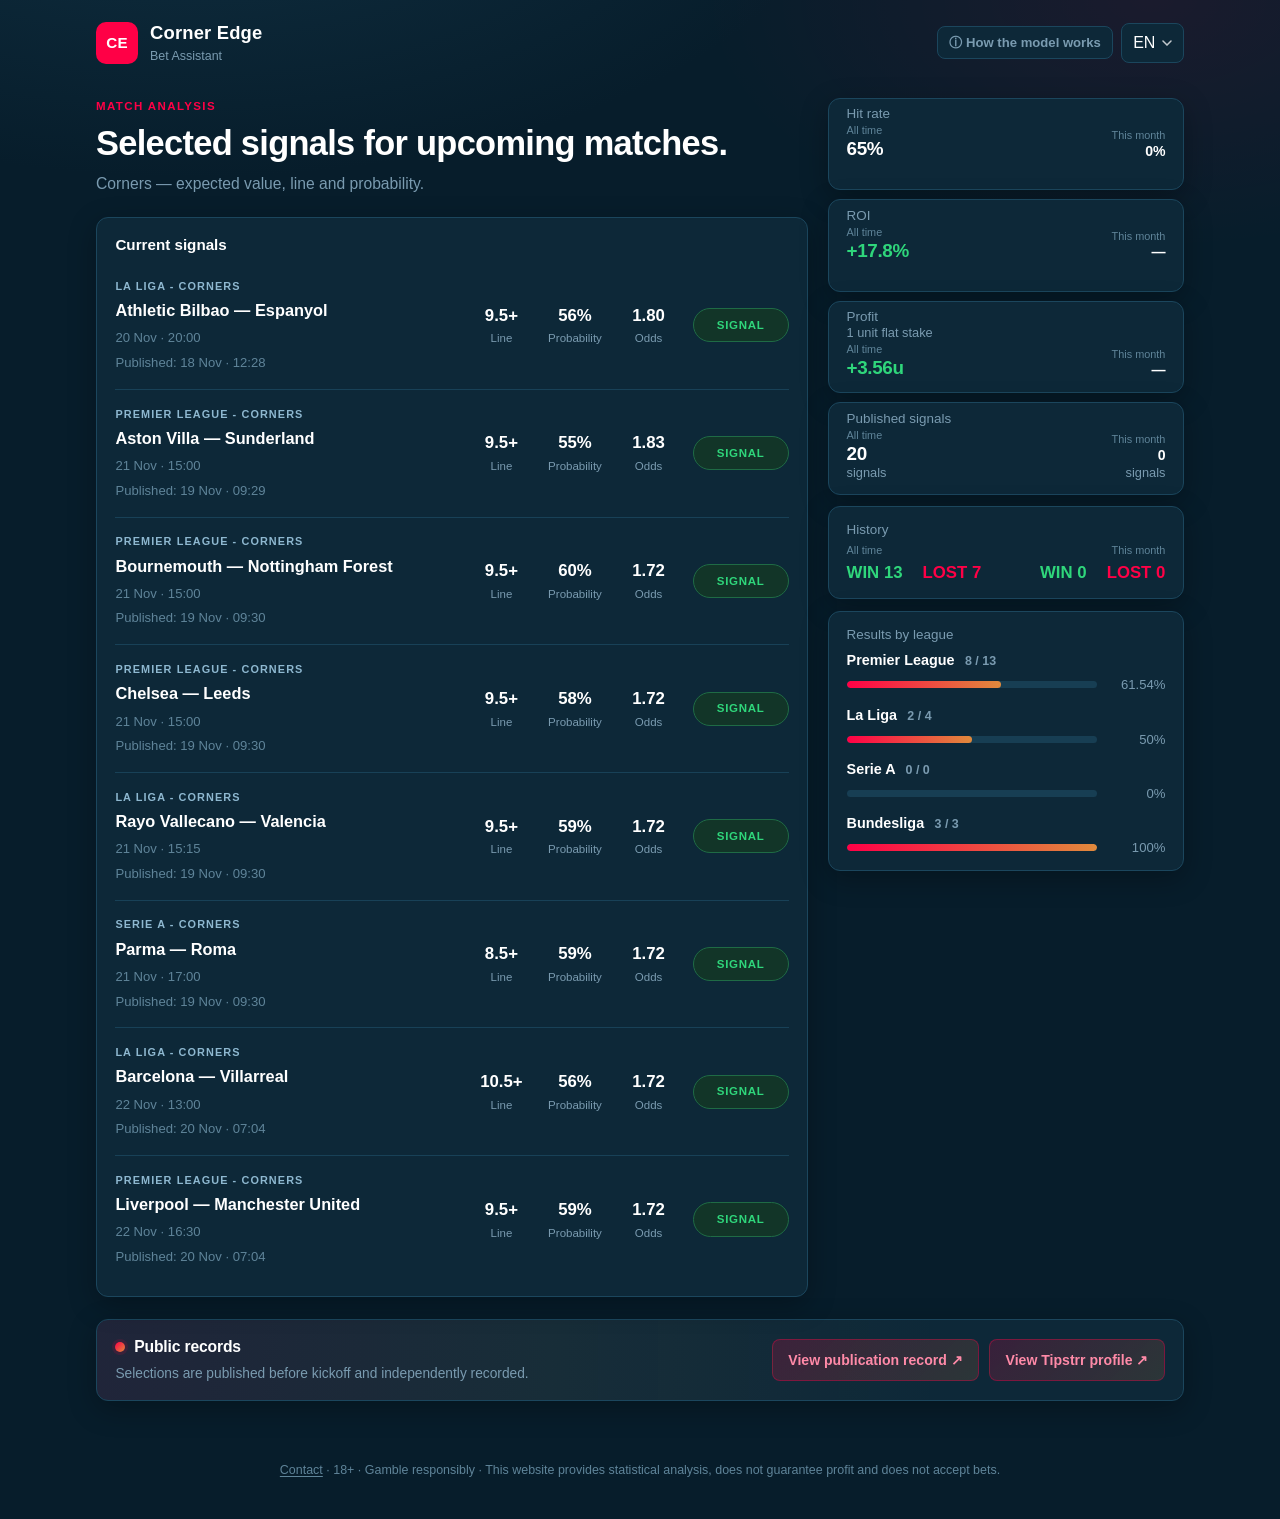
==== index.html @ 0dbf73ae "Add localized model methodology modal" ====
<!DOCTYPE html>
<html lang="en">
<head>
<!-- Google tag (gtag.js) -->
<script async src="https://www.googletagmanager.com/gtag/js?id=G-RMRNFE9YZ2"></script>
<script>
  window.dataLayer = window.dataLayer || [];
  function gtag(){dataLayer.push(arguments);}
  gtag('js', new Date());
  gtag('config', 'G-RMRNFE9YZ2');
</script>
  <meta charset="UTF-8" />
  <meta name="viewport" content="width=device-width, initial-scale=1.0" />
  <meta name="description" content="Corner Edge — Bet Assistant. Football corners statistical analysis." />
  <title>Corner Edge — Bet Assistant</title>
  <link rel="stylesheet" href="style.css" />
</head>
<body>
  <div class="page">
    <header class="site-header">
      <a class="brand" href="index.html" aria-label="Corner Edge home">
        <span class="brand-logo" aria-hidden="true">CE</span>
        <span class="brand-text">
          <span class="brand-name">Corner Edge</span>
          <span class="brand-tag">Bet Assistant</span>
        </span>
      </a>
      <div class="header-actions">
        <button
          type="button"
          class="info-btn"
          id="model-info-btn"
          data-i18n="infoButton"
          aria-haspopup="dialog"
          aria-controls="model-info-modal"
        >ⓘ How the model works</button>
        <div class="lang-wrap">
          <button type="button" class="lang-btn" id="lang-btn" aria-haspopup="listbox" aria-expanded="false">
            <span id="lang-label">EN</span>
            <svg class="lang-chevron" width="10" height="6" viewBox="0 0 10 6" aria-hidden="true">
              <path d="M1 1l4 4 4-4" fill="none" stroke="currentColor" stroke-width="1.5" stroke-linecap="round" />
            </svg>
          </button>
          <ul class="lang-menu" id="lang-menu" role="listbox" hidden></ul>
        </div>
      </div>
    </header>

    <main class="layout">
      <section class="main-col" aria-labelledby="page-title">
        <p class="section-kicker" data-i18n="matchAnalysis">MATCH ANALYSIS</p>
        <h1 id="page-title" class="page-title" data-i18n="pageTitle">Selected signals for upcoming matches.</h1>
        <p class="page-subtitle" data-i18n="pageSubtitle">Corners — expected value, line and probability.</p>

        <div class="panel signals-panel">
          <h2 class="panel-title" data-i18n="currentSignals">Current signals</h2>
          <div id="signals-list" class="signals-list" aria-live="polite"></div>
          <div id="signals-empty-info" class="signals-empty-info" hidden>
            <p class="signals-empty-info-title" data-i18n="noSignalsInfoTitle">No qualifying selections right now</p>
            <p class="signals-empty-info-text" data-i18n="noSignalsInfoText">Corner Edge analyses supported domestic league fixtures only. Selections are published 24–48 hours before kick-off when the model criteria and market line align. Domestic cups, European club competitions and international matches are not analysed, as squad rotation and line-up uncertainty can distort the data.</p>
          </div>
          <p id="signals-empty" class="signals-empty" hidden data-i18n="noSignals">There are no upcoming signals published at the moment.</p>
        </div>
      </section>

      <aside class="side-col" aria-label="Public statistics">
        <div class="panel stat-card">
          <p class="stat-label" data-i18n="hitRate">Hit rate</p>
          <div class="stat-split">
            <div class="stat-group">
              <p class="stat-sublabel" data-i18n="sinceStart">All time</p>
              <p class="stat-value" id="stat-hit-rate">0%</p>
            </div>
            <div class="stat-group stat-group-month">
              <p class="stat-sublabel" data-i18n="thisMonth">This month</p>
              <p class="stat-value-month" id="stat-hit-rate-month">0%</p>
            </div>
          </div>
        </div>

        <div class="panel stat-card">
          <p class="stat-label" data-i18n="roi">ROI</p>
          <div class="stat-split">
            <div class="stat-group">
              <p class="stat-sublabel" data-i18n="sinceStart">All time</p>
              <p class="stat-value" id="stat-roi">—</p>
            </div>
            <div class="stat-group stat-group-month">
              <p class="stat-sublabel" data-i18n="thisMonth">This month</p>
              <p class="stat-value-month" id="stat-roi-month">—</p>
            </div>
          </div>
        </div>

        <div class="panel stat-card">
          <p class="stat-label" data-i18n="profit">Profit</p>
          <p class="stat-hint" data-i18n="flatStake">1 unit flat stake</p>
          <div class="stat-split">
            <div class="stat-group">
              <p class="stat-sublabel" data-i18n="sinceStart">All time</p>
              <p class="stat-value" id="stat-profit">—</p>
            </div>
            <div class="stat-group stat-group-month">
              <p class="stat-sublabel" data-i18n="thisMonth">This month</p>
              <p class="stat-value-month" id="stat-profit-month">—</p>
            </div>
          </div>
        </div>

        <div class="panel stat-card">
          <p class="stat-label" data-i18n="publishedSignals">Published signals</p>
          <div class="stat-split">
            <div class="stat-group">
              <p class="stat-sublabel" data-i18n="sinceStart">All time</p>
              <p class="stat-value" id="stat-backtest">0</p>
              <p class="stat-hint" data-i18n="signals">signals</p>
            </div>
            <div class="stat-group stat-group-month">
              <p class="stat-sublabel" data-i18n="thisMonth">This month</p>
              <p class="stat-value-month" id="stat-backtest-month">0</p>
              <p class="stat-hint" data-i18n="signals">signals</p>
            </div>
          </div>
        </div>

        <a class="panel history-card" href="history.html" id="history-card">
          <p class="stat-label" data-i18n="history">History</p>
          <div class="stat-split">
            <div class="stat-group">
              <p class="stat-sublabel" data-i18n="sinceStart">All time</p>
              <div class="history-row">
                <span class="history-win"><span data-i18n="win">WIN</span> <strong id="stat-win">0</strong></span>
                <span class="history-lost"><span data-i18n="lost">LOST</span> <strong id="stat-lost">0</strong></span>
              </div>
            </div>
            <div class="stat-group stat-group-month">
              <p class="stat-sublabel" data-i18n="thisMonth">This month</p>
              <div class="history-row history-row-month">
                <span class="history-win"><span data-i18n="win">WIN</span> <strong id="stat-win-month">0</strong></span>
                <span class="history-lost"><span data-i18n="lost">LOST</span> <strong id="stat-lost-month">0</strong></span>
              </div>
            </div>
          </div>
        </a>

        <div class="panel league-card">
          <p class="stat-label" data-i18n="resultsByLeague">Results by league</p>
          <ul id="league-list" class="league-list"></ul>
        </div>
      </aside>
    </main>

    <aside class="panel tipstrr-card" aria-label="Tipstrr and Betstamp verification">
      <div class="tipstrr-left">
        <div class="tipstrr-heading">
          <span class="tipstrr-mark" aria-hidden="true"></span>
          <p class="tipstrr-title" data-i18n="tipstrrTitle">Public records</p>
        </div>
        <p class="tipstrr-text" data-i18n="tipstrrText">Selections are published before kickoff and independently recorded.</p>
      </div>
      <div class="tipstrr-actions">
        <a
          class="tipstrr-btn"
          href="https://github.com/quietlogicapps/corner-edge/commits/main"
          target="_blank"
          rel="noopener noreferrer"
        >View publication record ↗</a>
        <a
          class="tipstrr-btn"
          href="https://tipstrr.com/tipster/corner-edge-analytics"
          target="_blank"
          rel="noopener noreferrer"
          data-i18n="tipstrrCta"
        >View Tipstrr profile ↗</a>
      </div>
    </aside>

    <footer class="site-footer">
      <p>
        <a href="mailto:quietlogicapps@gmail.com" data-i18n="contact">Contact</a>
        <span aria-hidden="true"> · </span>
        <span>18+</span>
        <span aria-hidden="true"> · </span>
        <span data-i18n="gambleResponsibly">Gamble responsibly</span>
        <span aria-hidden="true"> · </span>
        <span data-i18n="disclaimer">This website provides statistical analysis, does not guarantee profit and does not accept bets.</span>
      </p>
    </footer>
  </div>

  <div class="modal-backdrop" id="model-info-modal" hidden>
    <div
      class="modal-dialog"
      id="model-info-dialog"
      role="dialog"
      aria-modal="true"
      aria-labelledby="model-info-title"
      tabindex="-1"
    >
      <div class="modal-header">
        <h2 class="modal-title" id="model-info-title" data-i18n="modalTitle">How predictions are calculated</h2>
        <button type="button" class="modal-close-x" id="model-info-close-x" aria-label="Close">&times;</button>
      </div>
      <div class="modal-body">
        <p data-i18n="infoP1">Each prediction is calculated from our own historical data before bookmaker odds are checked.</p>
        <p data-i18n="infoP2">The model independently estimates the expected number of corners, the line and the probability. Bookmaker odds are not used to create a prediction.</p>
        <p data-i18n="infoP3">Odds are added only after the relevant market becomes available. They are shown so visitors can compare the market price with the model’s independent estimate. Only predictions with available odds are published as signals.</p>
        <p data-i18n="infoP4">The model covers Premier League, La Liga, Serie A and Bundesliga only. It does not analyse domestic cups, club competitions or international matches.</p>
        <p data-i18n="infoP5">Published completed predictions and their actual results can be checked in the History section.</p>
        <p data-i18n="infoP6">Statistical analysis only — probabilities are estimates, not guarantees.</p>
      </div>
      <div class="modal-footer">
        <button type="button" class="modal-close-btn" id="model-info-close-btn" data-i18n="infoClose">Close</button>
      </div>
    </div>
  </div>

  <script src="app.js"></script>
</body>
</html>
---- style.css ----
:root {
  --bg: #071d2b;
  --panel: #0d2838;
  --border: #1b465d;
  --text: #ffffff;
  --muted: #7a9bb0;
  --muted-soft: #5f8499;
  --accent: #ff0046;
  --win: #2fd67b;
  --win-bg: #123528;
  --win-border: #1f6b45;
  --lost: #ff0046;
  --nosignal: #e08a3c;
  --nosignal-bg: #2a2215;
  --nosignal-border: #6b4a28;
  --bar-start: #ff0046;
  --bar-end: #e08a3c;
  --radius: 12px;
  --shadow: 0 8px 28px rgba(0, 0, 0, 0.28);
  --font: "Segoe UI", "Helvetica Neue", Arial, sans-serif;
}

*,
*::before,
*::after {
  box-sizing: border-box;
}

html {
  scroll-behavior: smooth;
  overflow-x: clip;
}

body {
  margin: 0;
  min-height: 100vh;
  width: 100%;
  overflow-x: clip;
  font-family: var(--font);
  color: var(--text);
  background:
    radial-gradient(1200px 600px at 15% -10%, rgba(27, 70, 93, 0.45), transparent 55%),
    radial-gradient(900px 500px at 90% 0%, rgba(255, 0, 70, 0.08), transparent 50%),
    var(--bg);
  line-height: 1.45;
}

a {
  color: inherit;
  text-decoration: none;
}

button {
  font: inherit;
}

.page {
  width: 100%;
  max-width: 1120px;
  margin: 0 auto;
  padding: 1.25rem 1rem 2.5rem;
  box-sizing: border-box;
}

/* Header */
.site-header {
  display: flex;
  align-items: center;
  justify-content: space-between;
  gap: 1rem;
  margin-bottom: 2rem;
}

.brand {
  display: flex;
  align-items: center;
  gap: 0.75rem;
  min-width: 0;
}

.brand-logo {
  display: grid;
  place-items: center;
  width: 42px;
  height: 42px;
  border-radius: 10px;
  background: var(--accent);
  color: #fff;
  font-weight: 800;
  font-size: 0.95rem;
  letter-spacing: 0.02em;
  flex-shrink: 0;
}

.brand-text {
  display: flex;
  flex-direction: column;
  gap: 0.05rem;
  min-width: 0;
}

.brand-name {
  font-size: 1.15rem;
  font-weight: 700;
  letter-spacing: 0.01em;
}

.brand-tag {
  font-size: 0.78rem;
  color: var(--muted);
}

.header-actions {
  display: flex;
  align-items: center;
  justify-content: flex-end;
  gap: 0.5rem;
  flex-shrink: 1;
  min-width: 0;
  max-width: 100%;
}

.lang-wrap {
  position: relative;
  flex-shrink: 0;
}

.lang-btn,
.info-btn {
  display: inline-flex;
  align-items: center;
  gap: 0.4rem;
  padding: 0.45rem 0.7rem;
  border-radius: 8px;
  border: 1px solid var(--border);
  background: var(--panel);
  color: var(--text);
  cursor: pointer;
}

.info-btn {
  color: var(--muted);
  font-size: 0.82rem;
  font-weight: 600;
  line-height: 1.25;
  max-width: min(16rem, calc(100vw - 8.5rem));
  white-space: nowrap;
  overflow: hidden;
  text-overflow: ellipsis;
}

.info-btn:hover,
.info-btn:focus-visible {
  border-color: #2d6a88;
  color: var(--text);
  outline: none;
}

.lang-btn:hover,
.lang-btn[aria-expanded="true"] {
  border-color: #2d6a88;
}

.lang-chevron {
  opacity: 0.75;
}

.lang-menu {
  position: absolute;
  right: 0;
  top: calc(100% + 6px);
  margin: 0;
  padding: 0.35rem;
  list-style: none;
  min-width: min(220px, calc(100vw - 2rem));
  max-width: calc(100vw - 2rem);
  max-height: min(70vh, 420px);
  overflow-x: hidden;
  overflow-y: auto;
  border-radius: 8px;
  border: 1px solid var(--border);
  background: var(--panel);
  box-shadow: var(--shadow);
  z-index: 20;
}

.lang-menu li {
  display: flex;
  align-items: center;
  justify-content: space-between;
  gap: 0.75rem;
  padding: 0.48rem 0.6rem;
  border-radius: 6px;
  cursor: pointer;
  color: var(--muted);
  font-size: 0.88rem;
}

.lang-menu li .lang-code {
  color: var(--muted-soft);
  font-size: 0.75rem;
  font-weight: 700;
  letter-spacing: 0.04em;
}

.lang-menu li:hover,
.lang-menu li:focus,
.lang-menu li.is-active {
  background: rgba(27, 70, 93, 0.55);
  color: var(--text);
  outline: none;
}

.lang-menu li.is-active .lang-code {
  color: #8eb8d0;
}

/* Model info modal */
body.modal-open {
  overflow: hidden;
}

.modal-backdrop {
  position: fixed;
  inset: 0;
  z-index: 40;
  display: flex;
  align-items: center;
  justify-content: center;
  padding: 1rem;
  background: rgba(3, 14, 22, 0.72);
}

.modal-backdrop[hidden] {
  display: none !important;
}

.modal-dialog {
  width: min(34rem, 100%);
  max-height: min(84vh, 40rem);
  display: flex;
  flex-direction: column;
  min-width: 0;
  border-radius: var(--radius);
  border: 1px solid var(--border);
  background: var(--panel);
  box-shadow: var(--shadow);
  outline: none;
}

.modal-header {
  display: flex;
  align-items: flex-start;
  justify-content: space-between;
  gap: 0.75rem;
  padding: 1rem 1rem 0.65rem;
  flex-shrink: 0;
}

.modal-title {
  margin: 0;
  font-size: 1.05rem;
  font-weight: 700;
  letter-spacing: -0.01em;
  line-height: 1.3;
}

.modal-close-x {
  display: inline-flex;
  align-items: center;
  justify-content: center;
  width: 2rem;
  height: 2rem;
  flex-shrink: 0;
  border-radius: 8px;
  border: 1px solid var(--border);
  background: transparent;
  color: var(--muted);
  font-size: 1.25rem;
  line-height: 1;
  cursor: pointer;
}

.modal-close-x:hover,
.modal-close-x:focus-visible {
  border-color: #2d6a88;
  color: var(--text);
  outline: none;
}

.modal-body {
  padding: 0 1rem 0.35rem;
  overflow-x: hidden;
  overflow-y: auto;
  -webkit-overflow-scrolling: touch;
  min-height: 0;
}

.modal-body p {
  margin: 0 0 0.75rem;
  color: var(--muted);
  font-size: 0.9rem;
  line-height: 1.5;
}

.modal-body p:last-child {
  margin-bottom: 0.35rem;
}

.modal-footer {
  display: flex;
  justify-content: flex-end;
  padding: 0.75rem 1rem 1rem;
  flex-shrink: 0;
}

.modal-close-btn {
  display: inline-flex;
  align-items: center;
  justify-content: center;
  min-height: 40px;
  padding: 0.45rem 0.95rem;
  border-radius: 8px;
  border: 1px solid var(--border);
  background: rgba(27, 70, 93, 0.45);
  color: var(--text);
  font-size: 0.88rem;
  font-weight: 650;
  cursor: pointer;
}

.modal-close-btn:hover,
.modal-close-btn:focus-visible {
  border-color: #2d6a88;
  outline: none;
}

/* Layout */
.layout {
  display: grid;
  grid-template-columns: minmax(0, 1.7fr) minmax(240px, 0.85fr);
  gap: 1.25rem;
  align-items: stretch;
  min-width: 0;
  width: 100%;
}

.main-col {
  display: flex;
  flex-direction: column;
  min-width: 0;
  min-height: 0;
  width: 100%;
}

.section-kicker {
  margin: 0 0 0.55rem;
  color: var(--accent);
  font-size: 0.72rem;
  font-weight: 700;
  letter-spacing: 0.12em;
}

.page-title {
  margin: 0;
  font-size: clamp(1.55rem, 3.2vw, 2.15rem);
  font-weight: 750;
  letter-spacing: -0.02em;
  line-height: 1.2;
}

.page-subtitle {
  margin: 0.55rem 0 1.35rem;
  color: var(--muted);
  font-size: 0.98rem;
}

.panel {
  background: var(--panel);
  border: 1px solid var(--border);
  border-radius: var(--radius);
  box-shadow: var(--shadow);
}

.signals-panel {
  display: flex;
  flex-direction: column;
  flex: 0 0 auto;
  min-width: 0;
  width: 100%;
  max-width: 100%;
  padding: 1rem 1.15rem 0.85rem;
}

.signals-panel .panel-title {
  margin: 0 0 0.35rem;
  font-size: 0.95rem;
  font-weight: 650;
  flex-shrink: 0;
}

.panel-title {
  margin: 0 0 0.35rem;
  font-size: 0.95rem;
  font-weight: 650;
}

.signals-list {
  display: flex;
  flex-direction: column;
  flex: 0 0 auto;
  min-width: 0;
  overflow: visible;
}

.signals-empty-info {
  flex: 1 1 auto;
  display: flex;
  flex-direction: column;
  align-items: center;
  justify-content: center;
  gap: 0.65rem;
  margin: 0;
  min-height: 0;
  padding: 1.25rem 1.35rem;
  text-align: center;
}

.signals-empty-info[hidden] {
  display: none !important;
}

.signals-empty-info-title {
  margin: 0;
  max-width: 34rem;
  color: var(--text);
  font-size: 1.05rem;
  font-weight: 700;
  letter-spacing: -0.01em;
  line-height: 1.35;
}

.signals-empty-info-text {
  margin: 0;
  max-width: 36rem;
  color: var(--muted);
  font-size: 0.9rem;
  line-height: 1.55;
}

.signals-empty {
  flex: 0 0 auto;
  display: block;
  margin: 0;
  min-height: 0;
  padding: 0.85rem 1rem 0.35rem;
  text-align: center;
  color: var(--muted);
  font-size: 0.98rem;
  line-height: 1.5;
}

.signals-empty[hidden] {
  display: none !important;
}

.signal-row {
  display: grid;
  grid-template-columns: minmax(0, 1.35fr) auto auto;
  gap: 1rem;
  align-items: center;
  padding: 1.05rem 0;
  border-top: 1px solid rgba(27, 70, 93, 0.85);
  min-width: 0;
  max-width: 100%;
}

.signal-row:first-child {
  border-top: none;
}

.signal-meta {
  min-width: 0;
  max-width: 100%;
}

.signal-meta .league {
  margin: 0 0 0.28rem;
  color: #8eb8d0;
  font-size: 0.68rem;
  font-weight: 700;
  letter-spacing: 0.1em;
  text-transform: uppercase;
  overflow-wrap: anywhere;
}

.signal-meta .teams {
  margin: 0;
  font-size: 1.02rem;
  font-weight: 700;
  overflow-wrap: anywhere;
  word-break: break-word;
}

.signal-meta .when,
.when {
  margin: 0.35rem 0 0;
  color: var(--muted-soft);
  font-size: 0.82rem;
}

.history-table .when {
  margin: 0.25rem 0 0;
}

.signal-metrics {
  display: grid;
  grid-template-columns: repeat(3, minmax(56px, auto));
  gap: 1.1rem;
  text-align: center;
  min-width: 0;
}

.metric-value {
  margin: 0;
  font-size: 1.05rem;
  font-weight: 700;
}

.metric-label {
  margin: 0.15rem 0 0;
  color: var(--muted);
  font-size: 0.72rem;
}

.badge {
  display: inline-flex;
  align-items: center;
  justify-content: center;
  min-width: 96px;
  padding: 0.48rem 0.85rem;
  border-radius: 999px;
  font-size: 0.72rem;
  font-weight: 750;
  letter-spacing: 0.06em;
  border: 1px solid transparent;
  white-space: nowrap;
}

.badge-signal {
  color: var(--win);
  background: var(--win-bg);
  border-color: var(--win-border);
}

.badge-nosignal {
  color: var(--nosignal);
  background: var(--nosignal-bg);
  border-color: var(--nosignal-border);
}

/* Sidebar */
.side-col {
  display: flex;
  flex-direction: column;
  gap: 0.85rem;
  min-width: 0;
  width: 100%;
}

.stat-card,
.history-card,
.league-card {
  padding: 1rem 1.1rem;
}

.stat-label {
  margin: 0 0 0.35rem;
  color: var(--muted);
  font-size: 0.84rem;
}

.stat-card > .stat-label + .stat-hint {
  margin: -0.15rem 0 0.45rem;
}

.stat-split {
  display: flex;
  align-items: flex-end;
  justify-content: space-between;
  gap: 0.75rem;
  min-width: 0;
}

.stat-group {
  min-width: 0;
}

.stat-group-month {
  text-align: right;
  flex: 0 1 auto;
}

.stat-sublabel {
  margin: 0 0 0.12rem;
  color: var(--muted-soft);
  font-size: 0.68rem;
  line-height: 1.2;
}

.stat-value {
  margin: 0;
  font-size: clamp(1.55rem, 2.4vw, 1.9rem);
  font-weight: 750;
  letter-spacing: -0.02em;
}

.stat-value-month {
  margin: 0;
  font-size: 1.05rem;
  font-weight: 700;
  letter-spacing: -0.01em;
  line-height: 1.2;
}

.stat-hint {
  margin: 0.15rem 0 0;
  color: var(--muted);
  font-size: 0.8rem;
}

.history-row-month {
  gap: 0.65rem;
  font-size: 0.92rem;
}

.history-card {
  display: block;
  transition: border-color 0.15s ease, transform 0.15s ease;
  cursor: pointer;
}

.history-card:hover,
.history-card:focus-visible {
  border-color: #2d6a88;
  outline: none;
  transform: translateY(-1px);
}

.history-row {
  display: flex;
  gap: 1.25rem;
  flex-wrap: wrap;
  margin-top: 0.35rem;
  font-size: 1.05rem;
  font-weight: 700;
}

.history-win {
  color: var(--win);
}

.history-lost {
  color: var(--lost);
}

.history-win strong,
.history-lost strong {
  font-weight: 750;
}

.league-list {
  list-style: none;
  margin: 0.55rem 0 0;
  padding: 0;
  display: flex;
  flex-direction: column;
  gap: 0.85rem;
}

.league-item {
  display: grid;
  grid-template-columns: 1fr auto;
  gap: 0.35rem 0.75rem;
  align-items: center;
}

.league-name {
  grid-column: 1 / -1;
  font-size: 0.9rem;
  font-weight: 600;
}

.league-record {
  margin-left: 0.4rem;
  color: var(--muted);
  font-size: 0.78rem;
  font-weight: 600;
  font-variant-numeric: tabular-nums;
  white-space: nowrap;
}

.league-bar {
  height: 7px;
  border-radius: 999px;
  background: rgba(27, 70, 93, 0.75);
  overflow: hidden;
}

.league-bar > span {
  display: block;
  height: 100%;
  width: 0%;
  border-radius: inherit;
  background: linear-gradient(90deg, var(--bar-start), var(--bar-end));
  transition: width 0.45s ease;
}

.league-pct {
  color: var(--muted);
  font-size: 0.82rem;
  font-variant-numeric: tabular-nums;
  min-width: 3.5rem;
  text-align: right;
}

.empty-state {
  margin: 0.75rem 0 1rem;
  color: var(--muted);
  font-size: 0.92rem;
}

/* History page */
.history-page {
  display: flex;
  flex-direction: column;
  gap: 1.15rem;
  min-width: 0;
  width: 100%;
  max-width: 100%;
}

.history-top {
  display: flex;
  justify-content: space-between;
  align-items: flex-end;
  gap: 1rem;
  flex-wrap: wrap;
}

.history-top .page-subtitle {
  margin-bottom: 0;
}

.history-actions {
  display: flex;
  flex-wrap: wrap;
  gap: 0.55rem;
}

.btn {
  display: inline-flex;
  align-items: center;
  justify-content: center;
  padding: 0.55rem 0.95rem;
  border-radius: 8px;
  border: 1px solid var(--border);
  cursor: pointer;
  font-size: 0.88rem;
  font-weight: 600;
}

.btn-ghost {
  background: var(--panel);
  color: var(--text);
}

.btn-ghost:hover {
  border-color: #2d6a88;
}

.btn-primary {
  background: rgba(255, 0, 70, 0.14);
  border-color: rgba(255, 0, 70, 0.45);
  color: #ff6b93;
}

.btn-primary:hover {
  background: rgba(255, 0, 70, 0.22);
}

.summary-grid {
  display: grid;
  grid-template-columns: repeat(7, minmax(0, 1fr));
  gap: 0.45rem;
  min-width: 0;
  width: 100%;
  align-items: stretch;
}

.summary-card {
  padding: 0.55rem 0.45rem;
  min-width: 0;
  min-height: 0;
  overflow-wrap: anywhere;
}

.summary-card .stat-label {
  font-size: 0.68rem;
  margin-bottom: 0.2rem;
  line-height: 1.25;
}

.summary-card .stat-value {
  font-size: 1.05rem;
  line-height: 1.2;
}

.text-win {
  color: var(--win);
}

.text-lost {
  color: var(--lost);
}

.table-panel {
  padding: 0.35rem;
  overflow: hidden;
  min-width: 0;
  max-width: 100%;
  width: 100%;
}

.history-cards {
  display: none;
}

.table-scroll {
  width: 100%;
  max-width: 100%;
  overflow-x: auto;
  overflow-y: hidden;
  overscroll-behavior-x: contain;
  -webkit-overflow-scrolling: touch;
  scrollbar-width: thin;
  scrollbar-color: #1b465d rgba(7, 29, 43, 0.65);
}

.table-scroll::-webkit-scrollbar {
  height: 8px;
}

.table-scroll::-webkit-scrollbar-track {
  background: rgba(7, 29, 43, 0.65);
  border-radius: 999px;
}

.table-scroll::-webkit-scrollbar-thumb {
  background: #1b465d;
  border-radius: 999px;
}

.history-table {
  width: 100%;
  border-collapse: collapse;
  min-width: 820px;
}

.history-table th,
.history-table td {
  padding: 0.85rem 0.75rem;
  text-align: left;
  border-bottom: 1px solid rgba(27, 70, 93, 0.85);
  vertical-align: middle;
}

.history-table th {
  color: var(--muted);
  font-size: 0.72rem;
  font-weight: 700;
  letter-spacing: 0.06em;
  text-transform: uppercase;
  white-space: nowrap;
}

.history-table td {
  font-size: 0.92rem;
}

.history-table tbody tr:last-child td {
  border-bottom: none;
}

.status-pill {
  display: inline-flex;
  padding: 0.28rem 0.65rem;
  border-radius: 999px;
  font-size: 0.72rem;
  font-weight: 750;
  letter-spacing: 0.05em;
}

.status-win {
  color: var(--win);
  background: var(--win-bg);
  border: 1px solid var(--win-border);
}

.status-lost {
  color: #ff6b93;
  background: rgba(255, 0, 70, 0.12);
  border: 1px solid rgba(255, 0, 70, 0.35);
}

/* Tipstrr verification card */
.tipstrr-card {
  display: flex;
  align-items: center;
  justify-content: space-between;
  gap: 1.25rem;
  margin-top: 1.35rem;
  padding: 1rem 1.15rem;
  min-width: 0;
  width: 100%;
  background:
    linear-gradient(90deg, rgba(255, 0, 70, 0.08), rgba(224, 138, 60, 0.05) 42%, transparent 78%),
    var(--panel);
}

.tipstrr-left {
  min-width: 0;
  flex: 1 1 auto;
}

.tipstrr-heading {
  display: flex;
  align-items: center;
  gap: 0.55rem;
}

.tipstrr-mark {
  width: 10px;
  height: 10px;
  border-radius: 999px;
  flex-shrink: 0;
  background: linear-gradient(135deg, var(--bar-start), var(--bar-end));
  box-shadow: 0 0 0 3px rgba(255, 0, 70, 0.12);
}

.tipstrr-title {
  margin: 0;
  font-size: 0.98rem;
  font-weight: 700;
  letter-spacing: -0.01em;
}

.tipstrr-text {
  margin: 0.35rem 0 0;
  color: var(--muted);
  font-size: 0.86rem;
  line-height: 1.45;
  max-width: 42rem;
}

.tipstrr-actions {
  display: flex;
  flex-wrap: wrap;
  align-items: center;
  justify-content: flex-end;
  gap: 0.65rem;
  flex-shrink: 0;
  min-width: 0;
  max-width: 100%;
}

.tipstrr-btn {
  display: inline-flex;
  align-items: center;
  justify-content: center;
  flex-shrink: 0;
  min-height: 42px;
  padding: 0.55rem 0.95rem;
  border-radius: 8px;
  border: 1px solid rgba(255, 0, 70, 0.35);
  background: linear-gradient(135deg, rgba(255, 0, 70, 0.18), rgba(224, 138, 60, 0.14));
  color: #ff8aa8;
  font-size: 0.88rem;
  font-weight: 700;
  white-space: nowrap;
  transition: border-color 0.15s ease, background 0.15s ease, color 0.15s ease;
}

.tipstrr-btn:hover,
.tipstrr-btn:focus-visible {
  border-color: rgba(255, 0, 70, 0.55);
  background: linear-gradient(135deg, rgba(255, 0, 70, 0.26), rgba(224, 138, 60, 0.2));
  color: #ffb0c4;
  outline: none;
}

/* Footer */
.site-footer {
  margin-top: 2.5rem;
  padding-top: 1.25rem;
  text-align: center;
  color: var(--muted-soft);
  font-size: 0.78rem;
  max-width: 100%;
}

.site-footer p {
  margin: 0;
  max-width: 100%;
  overflow-wrap: anywhere;
}

.site-footer a {
  text-decoration: underline;
  text-underline-offset: 2px;
}

.site-footer a:hover {
  color: var(--text);
}

/* Desktop: slightly tighter right-column cards (~8–10% shorter stack) */
@media (min-width: 921px) {
  .side-col {
    gap: 0.72rem;
  }

  .side-col .history-card,
  .side-col .league-card {
    padding: 0.82rem 1.1rem;
  }

  /* Hit rate / ROI / Profit / Published signals — match History card height */
  .side-col .stat-card {
    padding: 0.35rem 1.1rem;
    height: 5.788rem;
    min-height: 5.788rem;
  }

  .side-col .stat-card + .stat-card {
    margin-top: -0.16rem;
  }

  .side-col .stat-card .stat-label {
    margin-bottom: 0.05rem;
  }

  .side-col .stat-card > .stat-label + .stat-hint {
    margin: -0.22rem 0 0.05rem;
  }

  .side-col .stat-card .stat-hint {
    margin-top: 0;
  }

  .side-col .stat-card .stat-value {
    font-size: 1.18rem;
    line-height: 1.05;
  }

  .side-col .stat-card .stat-value-month {
    font-size: 0.88rem;
    line-height: 1.1;
  }

  .side-col .stat-label {
    margin-bottom: 0.25rem;
  }

  .side-col .history-row {
    margin-top: 0.22rem;
  }

  .side-col .league-list {
    margin-top: 0.4rem;
    gap: 0.65rem;
  }

  .side-col .league-item {
    gap: 0.25rem 0.75rem;
  }
}

/* Responsive */
@media (max-width: 920px) {
  .layout {
    grid-template-columns: 1fr;
    align-items: start;
  }

  .signals-panel {
    flex: 0 0 auto;
  }

  .signals-panel:has(.signals-empty:not([hidden])) {
    min-height: 16rem;
  }

  .side-col {
    display: grid;
    grid-template-columns: repeat(2, minmax(0, 1fr));
  }

  .league-card {
    grid-column: 1 / -1;
  }

  .summary-grid {
    grid-template-columns: repeat(3, minmax(0, 1fr));
    gap: 0.55rem;
  }

  .summary-card {
    padding: 0.7rem 0.65rem;
  }

  .summary-card .stat-label {
    font-size: 0.74rem;
  }

  .summary-card .stat-value {
    font-size: 1.12rem;
  }
}

@media (max-width: 680px) {
  .page {
    padding: 1rem 0.75rem 2rem;
  }

  .site-header {
    gap: 0.65rem;
    margin-bottom: 1.35rem;
  }

  .header-actions {
    gap: 0.4rem;
  }

  .info-btn {
    font-size: 0.74rem;
    padding: 0.42rem 0.55rem;
    max-width: min(11.5rem, calc(100vw - 7.75rem));
    white-space: normal;
    text-align: left;
  }

  .brand-name {
    font-size: 1.05rem;
  }

  .modal-backdrop {
    padding: 0.75rem;
    align-items: flex-end;
  }

  .modal-dialog {
    max-height: min(88vh, 36rem);
    width: 100%;
  }

  .page-title {
    font-size: clamp(1.35rem, 7vw, 1.75rem);
  }

  .page-subtitle {
    font-size: 0.92rem;
  }

  .signals-panel {
    padding: 0.9rem 0.85rem 0.75rem;
  }

  .signal-row {
    grid-template-columns: 1fr;
    gap: 0.75rem;
  }

  .signal-metrics {
    width: 100%;
    justify-content: stretch;
    text-align: left;
    grid-template-columns: repeat(3, minmax(0, 1fr));
    gap: 0.55rem;
  }

  .badge {
    justify-self: start;
    max-width: 100%;
    min-width: 0;
    white-space: normal;
    text-align: center;
  }

  .side-col {
    grid-template-columns: 1fr;
  }

  .summary-grid {
    grid-template-columns: repeat(2, minmax(0, 1fr));
  }

  .history-top {
    align-items: flex-start;
  }

  .history-actions {
    width: 100%;
  }

  .history-actions .btn {
    flex: 1 1 auto;
  }
}

@media (max-width: 640px) {
  .tipstrr-card {
    flex-direction: column;
    align-items: stretch;
    gap: 0.9rem;
  }

  .tipstrr-actions {
    flex-direction: column;
    align-items: stretch;
    justify-content: flex-start;
    width: 100%;
  }

  .tipstrr-btn {
    width: 100%;
    min-height: 46px;
    white-space: normal;
    text-align: center;
  }

  .table-panel {
    padding: 0.55rem;
  }

  .table-scroll {
    display: none;
  }

  .history-cards {
    display: flex;
    flex-direction: column;
    gap: 0.7rem;
  }

  .history-match-card {
    padding: 0.85rem 0.8rem;
    border: 1px solid var(--border);
    border-radius: 10px;
    background: rgba(7, 29, 43, 0.35);
    min-width: 0;
    max-width: 100%;
    overflow-wrap: anywhere;
    word-break: break-word;
  }

  .hmc-top {
    display: flex;
    align-items: flex-start;
    justify-content: space-between;
    gap: 0.65rem;
  }

  .hmc-match {
    margin: 0;
    font-size: 0.98rem;
    font-weight: 700;
    line-height: 1.3;
    min-width: 0;
    flex: 1 1 auto;
  }

  .hmc-top .status-pill {
    flex-shrink: 0;
  }

  .hmc-meta {
    margin-top: 0.55rem;
    display: flex;
    flex-direction: column;
    gap: 0.28rem;
  }

  .hmc-meta-row {
    margin: 0;
    display: flex;
    flex-wrap: wrap;
    gap: 0.25rem 0.45rem;
    font-size: 0.84rem;
    color: var(--text);
  }

  .hmc-label {
    color: var(--muted);
    font-size: 0.68rem;
    font-weight: 700;
    letter-spacing: 0.04em;
    text-transform: uppercase;
  }

  .hmc-meta-row .hmc-label {
    min-width: 5.5rem;
  }

  .hmc-text {
    min-width: 0;
  }

  .hmc-grid {
    margin-top: 0.7rem;
    display: grid;
    grid-template-columns: repeat(2, minmax(0, 1fr));
    gap: 0.55rem 0.65rem;
  }

  .hmc-cell {
    min-width: 0;
    display: flex;
    flex-direction: column;
    gap: 0.15rem;
  }

  .hmc-value {
    font-size: 0.95rem;
    font-weight: 700;
  }

  .history-match-card > .when {
    margin-top: 0.65rem;
  }
}

@media (max-width: 480px) {
  .page {
    padding-left: 0.7rem;
    padding-right: 0.7rem;
  }

  .stat-split {
    flex-wrap: wrap;
    align-items: flex-start;
  }

  .stat-group-month {
    text-align: left;
  }

  .summary-grid {
    grid-template-columns: 1fr;
  }

  .signal-metrics {
    gap: 0.45rem;
  }

  .metric-value {
    font-size: 0.98rem;
  }

  .metric-label {
    font-size: 0.68rem;
  }

  .stat-card,
  .history-card,
  .league-card,
  .summary-card {
    padding: 0.85rem 0.9rem;
  }

  .site-footer {
    font-size: 0.72rem;
  }
}
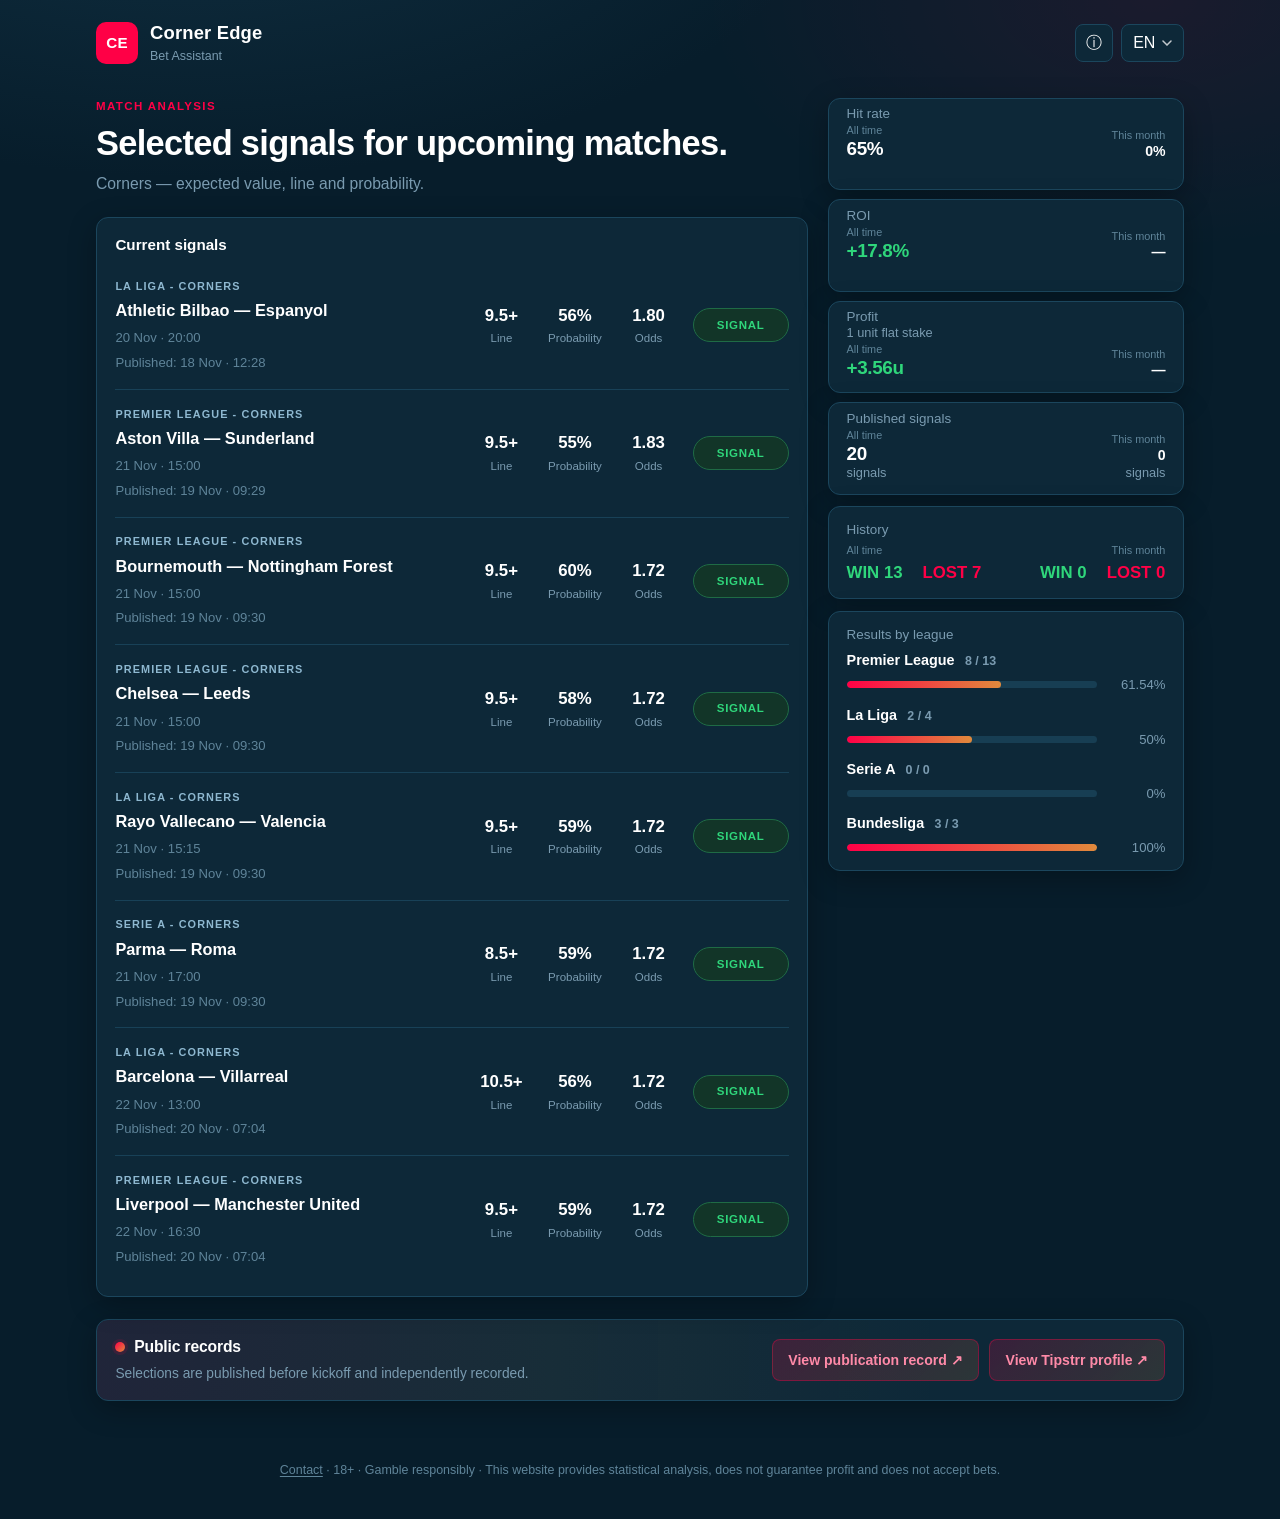
==== commit 5d89cb85: "Refine model info button" ====
--- a/index.html
+++ b/index.html
@@ -26,14 +26,20 @@
         </span>
       </a>
       <div class="header-actions">
-        <button
-          type="button"
-          class="info-btn"
-          id="model-info-btn"
-          data-i18n="infoButton"
-          aria-haspopup="dialog"
-          aria-controls="model-info-modal"
-        >ⓘ How the model works</button>
+        <div class="info-btn-wrap">
+          <button
+            type="button"
+            class="info-btn"
+            id="model-info-btn"
+            aria-haspopup="dialog"
+            aria-controls="model-info-modal"
+            aria-describedby="model-info-tooltip"
+            aria-label="How the model works"
+          >
+            <span class="info-btn-icon" aria-hidden="true">ⓘ</span>
+          </button>
+          <span class="info-tooltip" id="model-info-tooltip" role="tooltip">How the model works</span>
+        </div>
         <div class="lang-wrap">
           <button type="button" class="lang-btn" id="lang-btn" aria-haspopup="listbox" aria-expanded="false">
             <span id="lang-label">EN</span>
--- a/style.css
+++ b/style.css
@@ -112,15 +112,18 @@
 
 .header-actions {
   display: flex;
+  flex-direction: row;
+  flex-wrap: nowrap;
   align-items: center;
   justify-content: flex-end;
   gap: 0.5rem;
-  flex-shrink: 1;
+  flex-shrink: 0;
   min-width: 0;
   max-width: 100%;
 }
 
-.lang-wrap {
+.lang-wrap,
+.info-btn-wrap {
   position: relative;
   flex-shrink: 0;
 }
@@ -129,36 +132,74 @@
 .info-btn {
   display: inline-flex;
   align-items: center;
+  justify-content: center;
   gap: 0.4rem;
+  min-height: 2.35rem;
   padding: 0.45rem 0.7rem;
   border-radius: 8px;
   border: 1px solid var(--border);
   background: var(--panel);
   color: var(--text);
+  font: inherit;
+  line-height: 1;
   cursor: pointer;
+  appearance: none;
+  -webkit-appearance: none;
 }
 
 .info-btn {
-  color: var(--muted);
-  font-size: 0.82rem;
-  font-weight: 600;
-  line-height: 1.25;
-  max-width: min(16rem, calc(100vw - 8.5rem));
-  white-space: nowrap;
-  overflow: hidden;
-  text-overflow: ellipsis;
+  width: 2.35rem;
+  min-width: 2.35rem;
+  padding: 0;
+  position: relative;
+  z-index: 1;
+}
+
+.info-btn-icon {
+  font-size: 1rem;
+  line-height: 1;
+  pointer-events: none;
+  user-select: none;
 }
 
 .info-btn:hover,
-.info-btn:focus-visible {
-  border-color: #2d6a88;
-  color: var(--text);
-  outline: none;
-}
-
+.info-btn:focus-visible,
 .lang-btn:hover,
 .lang-btn[aria-expanded="true"] {
   border-color: #2d6a88;
+  outline: none;
+}
+
+.info-tooltip {
+  position: absolute;
+  right: 0;
+  top: calc(100% + 8px);
+  z-index: 25;
+  max-width: min(16rem, calc(100vw - 2rem));
+  padding: 0.4rem 0.55rem;
+  border-radius: 8px;
+  border: 1px solid var(--border);
+  background: var(--panel);
+  box-shadow: var(--shadow);
+  color: var(--text);
+  font-size: 0.78rem;
+  font-weight: 600;
+  line-height: 1.3;
+  white-space: nowrap;
+  opacity: 0;
+  visibility: hidden;
+  pointer-events: none;
+  transform: translateY(-2px);
+  transition: opacity 0.12s ease, transform 0.12s ease, visibility 0.12s ease;
+}
+
+@media (hover: hover) and (pointer: fine) {
+  .info-btn-wrap:hover .info-tooltip,
+  .info-btn:focus-visible + .info-tooltip {
+    opacity: 1;
+    visibility: visible;
+    transform: translateY(0);
+  }
 }
 
 .lang-chevron {
@@ -1140,14 +1181,17 @@
 
   .header-actions {
     gap: 0.4rem;
+    flex-wrap: nowrap;
+  }
+
+  .info-btn,
+  .lang-btn {
+    min-height: 2.25rem;
   }
 
   .info-btn {
-    font-size: 0.74rem;
-    padding: 0.42rem 0.55rem;
-    max-width: min(11.5rem, calc(100vw - 7.75rem));
-    white-space: normal;
-    text-align: left;
+    width: 2.25rem;
+    min-width: 2.25rem;
   }
 
   .brand-name {
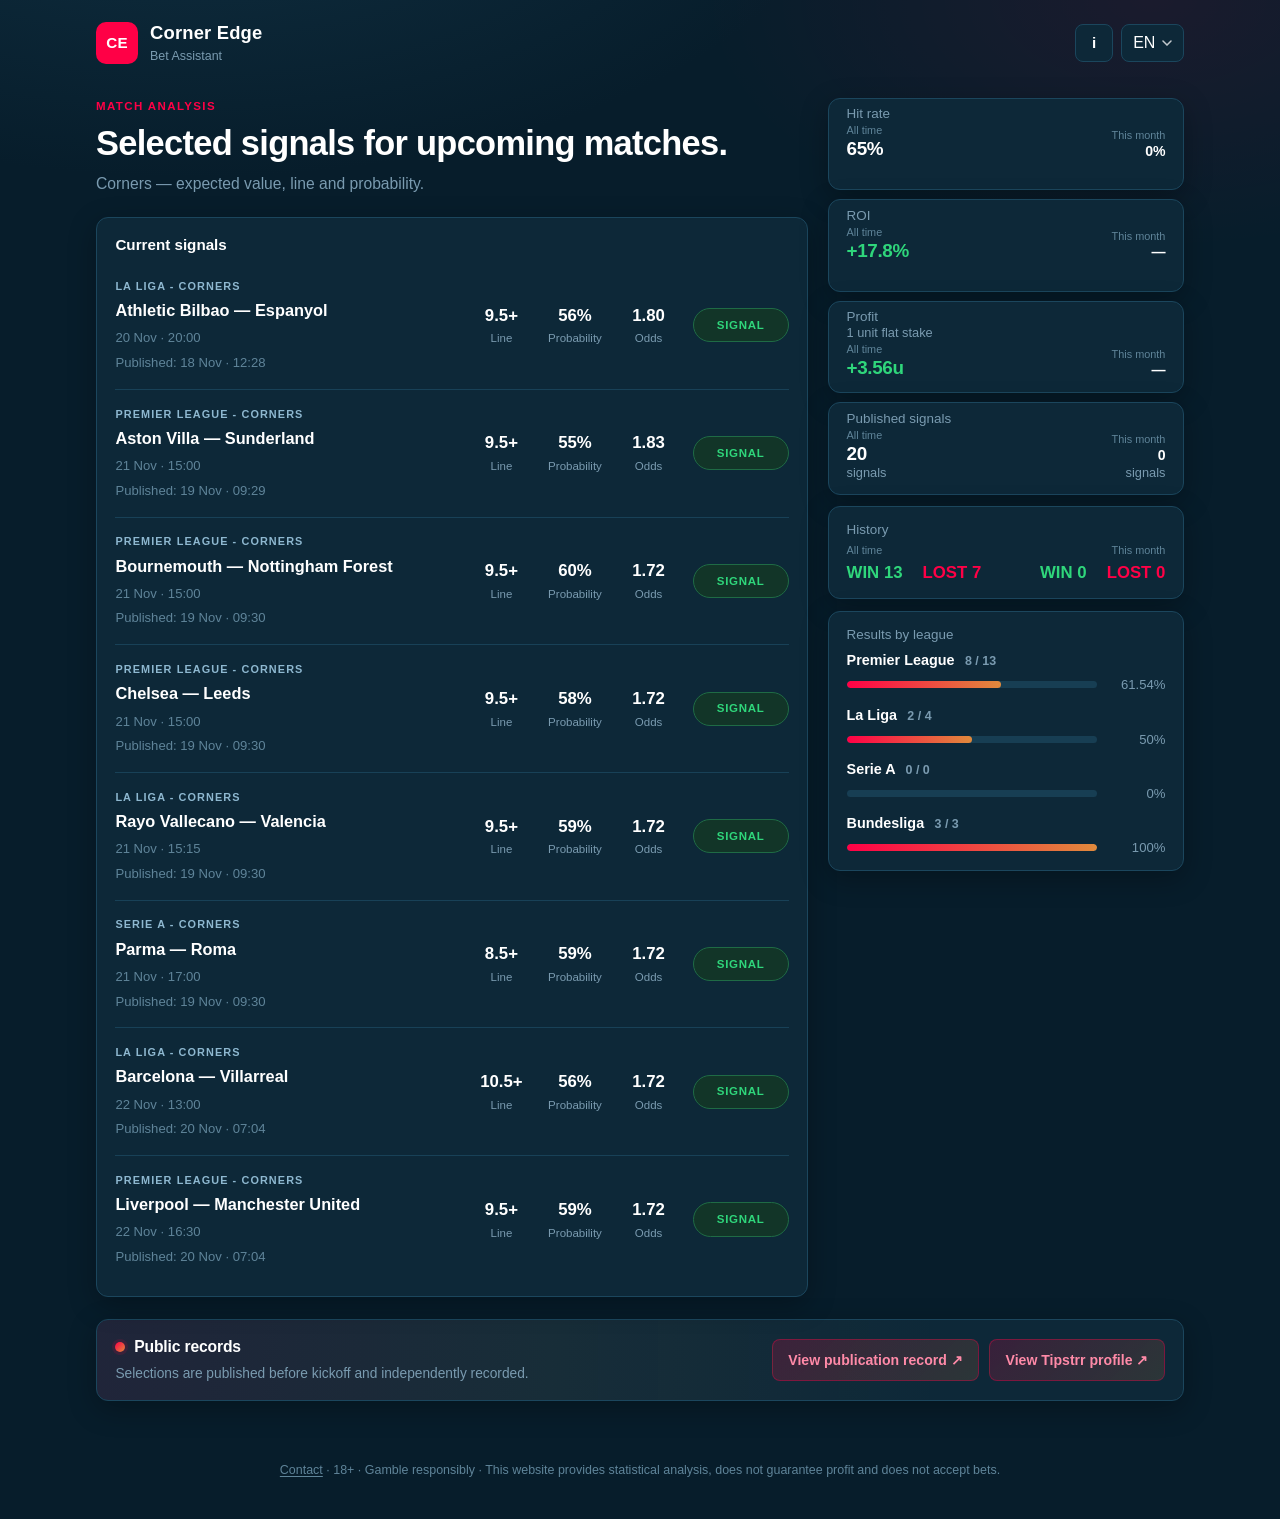
==== commit 68ac45a9: "Fix model info button layout" ====
--- a/index.html
+++ b/index.html
@@ -30,14 +30,12 @@
           <button
             type="button"
             class="info-btn"
-            id="model-info-btn"
+            id="model-info-button"
             aria-haspopup="dialog"
             aria-controls="model-info-modal"
             aria-describedby="model-info-tooltip"
             aria-label="How the model works"
-          >
-            <span class="info-btn-icon" aria-hidden="true">ⓘ</span>
-          </button>
+          >i</button>
           <span class="info-tooltip" id="model-info-tooltip" role="tooltip">How the model works</span>
         </div>
         <div class="lang-wrap">
--- a/style.css
+++ b/style.css
@@ -116,7 +116,7 @@
   flex-wrap: nowrap;
   align-items: center;
   justify-content: flex-end;
-  gap: 0.5rem;
+  gap: 8px;
   flex-shrink: 0;
   min-width: 0;
   max-width: 100%;
@@ -151,15 +151,10 @@
   width: 2.35rem;
   min-width: 2.35rem;
   padding: 0;
-  position: relative;
+  font-size: 0.95rem;
+  font-weight: 700;
+  letter-spacing: 0;
   z-index: 1;
-}
-
-.info-btn-icon {
-  font-size: 1rem;
-  line-height: 1;
-  pointer-events: none;
-  user-select: none;
 }
 
 .info-btn:hover,
@@ -172,8 +167,8 @@
 
 .info-tooltip {
   position: absolute;
-  right: 0;
-  top: calc(100% + 8px);
+  left: 50%;
+  bottom: calc(100% + 8px);
   z-index: 25;
   max-width: min(16rem, calc(100vw - 2rem));
   padding: 0.4rem 0.55rem;
@@ -184,12 +179,13 @@
   color: var(--text);
   font-size: 0.78rem;
   font-weight: 600;
+  font-style: normal;
   line-height: 1.3;
   white-space: nowrap;
   opacity: 0;
   visibility: hidden;
   pointer-events: none;
-  transform: translateY(-2px);
+  transform: translateX(-50%) translateY(2px);
   transition: opacity 0.12s ease, transform 0.12s ease, visibility 0.12s ease;
 }
 
@@ -198,7 +194,7 @@
   .info-btn:focus-visible + .info-tooltip {
     opacity: 1;
     visibility: visible;
-    transform: translateY(0);
+    transform: translateX(-50%) translateY(0);
   }
 }
 
@@ -1180,7 +1176,8 @@
   }
 
   .header-actions {
-    gap: 0.4rem;
+    gap: 8px;
+    flex-direction: row;
     flex-wrap: nowrap;
   }
 
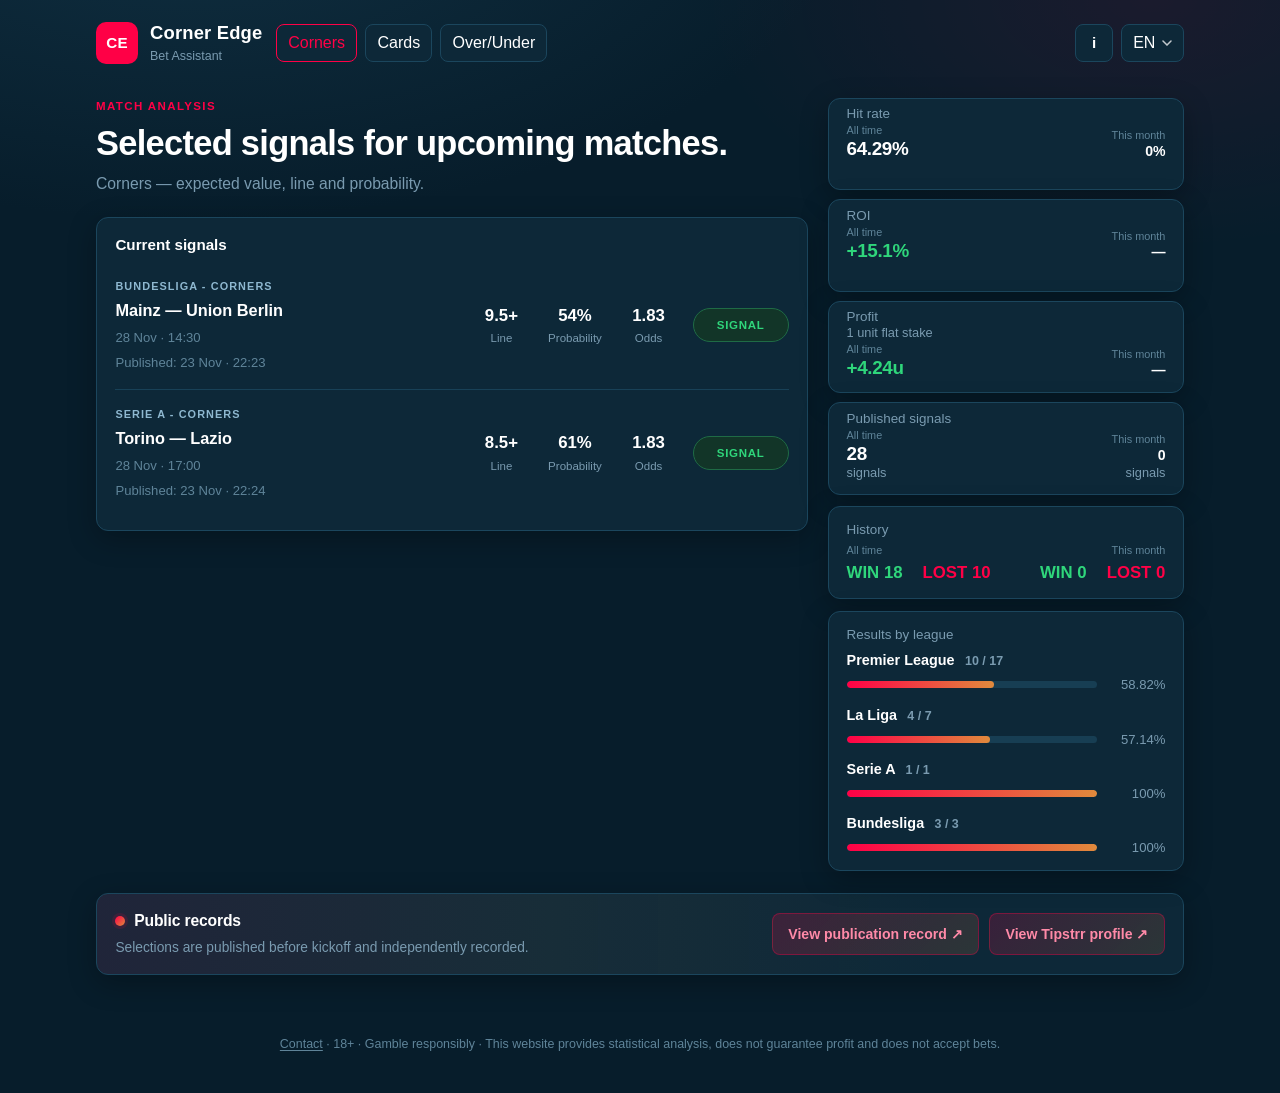
==== commit dfd4786e: "Add Cards and Over/Under model tabs" ====
--- a/index.html
+++ b/index.html
@@ -18,13 +18,20 @@
 <body>
   <div class="page">
     <header class="site-header">
-      <a class="brand" href="index.html" aria-label="Corner Edge home">
-        <span class="brand-logo" aria-hidden="true">CE</span>
-        <span class="brand-text">
-          <span class="brand-name">Corner Edge</span>
-          <span class="brand-tag">Bet Assistant</span>
-        </span>
-      </a>
+      <div class="header-left">
+        <a class="brand" href="index.html" aria-label="Corner Edge home" id="brand-link">
+          <span class="brand-logo" aria-hidden="true">CE</span>
+          <span class="brand-text">
+            <span class="brand-name">Corner Edge</span>
+            <span class="brand-tag">Bet Assistant</span>
+          </span>
+        </a>
+        <nav class="model-tabs" id="model-tabs" aria-label="Models">
+          <a class="model-tab is-active" data-model="corners" href="index.html?model=corners">Corners</a>
+          <a class="model-tab" data-model="cards" href="index.html?model=cards">Cards</a>
+          <a class="model-tab" data-model="uo" href="index.html?model=uo">Over/Under</a>
+        </nav>
+      </div>
       <div class="header-actions">
         <div class="info-btn-wrap">
           <button
@@ -213,9 +220,6 @@
         <p data-i18n="infoP5">Published completed predictions and their actual results can be checked in the History section.</p>
         <p data-i18n="infoP6">Statistical analysis only — probabilities are estimates, not guarantees.</p>
       </div>
-      <div class="modal-footer">
-        <button type="button" class="modal-close-btn" id="model-info-close-btn" data-i18n="infoClose">Close</button>
-      </div>
     </div>
   </div>
 
--- a/style.css
+++ b/style.css
@@ -71,11 +71,47 @@
   margin-bottom: 2rem;
 }
 
+.header-left {
+  display: flex;
+  align-items: center;
+  gap: 0.85rem;
+  min-width: 0;
+  flex: 1 1 auto;
+  flex-wrap: wrap;
+}
+
 .brand {
   display: flex;
   align-items: center;
   gap: 0.75rem;
   min-width: 0;
+  flex-shrink: 0;
+}
+
+.model-tabs {
+  display: flex;
+  flex-direction: row;
+  flex-wrap: wrap;
+  align-items: center;
+  gap: 8px;
+  min-width: 0;
+}
+
+.model-tab {
+  font-size: 0.88rem;
+  text-decoration: none;
+  white-space: nowrap;
+}
+
+.model-tab:hover,
+.model-tab:focus-visible {
+  border-color: #2d6a88;
+  outline: none;
+}
+
+.model-tab.is-active {
+  border-color: var(--accent);
+  color: var(--accent);
 }
 
 .brand-logo {
@@ -129,7 +165,8 @@
 }
 
 .lang-btn,
-.info-btn {
+.info-btn,
+.model-tab {
   display: inline-flex;
   align-items: center;
   justify-content: center;
@@ -167,8 +204,10 @@
 
 .info-tooltip {
   position: absolute;
-  left: 50%;
-  bottom: calc(100% + 8px);
+  right: 0;
+  top: calc(100% + 8px);
+  left: auto;
+  bottom: auto;
   z-index: 25;
   max-width: min(16rem, calc(100vw - 2rem));
   padding: 0.4rem 0.55rem;
@@ -185,7 +224,7 @@
   opacity: 0;
   visibility: hidden;
   pointer-events: none;
-  transform: translateX(-50%) translateY(2px);
+  transform: translateY(-2px);
   transition: opacity 0.12s ease, transform 0.12s ease, visibility 0.12s ease;
 }
 
@@ -194,7 +233,7 @@
   .info-btn:focus-visible + .info-tooltip {
     opacity: 1;
     visibility: visible;
-    transform: translateX(-50%) translateY(0);
+    transform: translateY(0);
   }
 }
 
@@ -326,7 +365,7 @@
 }
 
 .modal-body {
-  padding: 0 1rem 0.35rem;
+  padding: 0 1rem 1rem;
   overflow-x: hidden;
   overflow-y: auto;
   -webkit-overflow-scrolling: touch;
@@ -341,35 +380,7 @@
 }
 
 .modal-body p:last-child {
-  margin-bottom: 0.35rem;
-}
-
-.modal-footer {
-  display: flex;
-  justify-content: flex-end;
-  padding: 0.75rem 1rem 1rem;
-  flex-shrink: 0;
-}
-
-.modal-close-btn {
-  display: inline-flex;
-  align-items: center;
-  justify-content: center;
-  min-height: 40px;
-  padding: 0.45rem 0.95rem;
-  border-radius: 8px;
-  border: 1px solid var(--border);
-  background: rgba(27, 70, 93, 0.45);
-  color: var(--text);
-  font-size: 0.88rem;
-  font-weight: 650;
-  cursor: pointer;
-}
-
-.modal-close-btn:hover,
-.modal-close-btn:focus-visible {
-  border-color: #2d6a88;
-  outline: none;
+  margin-bottom: 0;
 }
 
 /* Layout */
@@ -1173,16 +1184,37 @@
   .site-header {
     gap: 0.65rem;
     margin-bottom: 1.35rem;
+    align-items: flex-start;
+    flex-wrap: wrap;
+  }
+
+  .header-left {
+    width: 100%;
+    gap: 0.65rem;
+  }
+
+  .model-tabs {
+    width: 100%;
+    gap: 6px;
+  }
+
+  .model-tab {
+    flex: 1 1 auto;
+    min-width: 0;
+    padding: 0.4rem 0.55rem;
+    font-size: 0.8rem;
   }
 
   .header-actions {
     gap: 8px;
     flex-direction: row;
     flex-wrap: nowrap;
+    margin-left: auto;
   }
 
   .info-btn,
-  .lang-btn {
+  .lang-btn,
+  .model-tab {
     min-height: 2.25rem;
   }
 
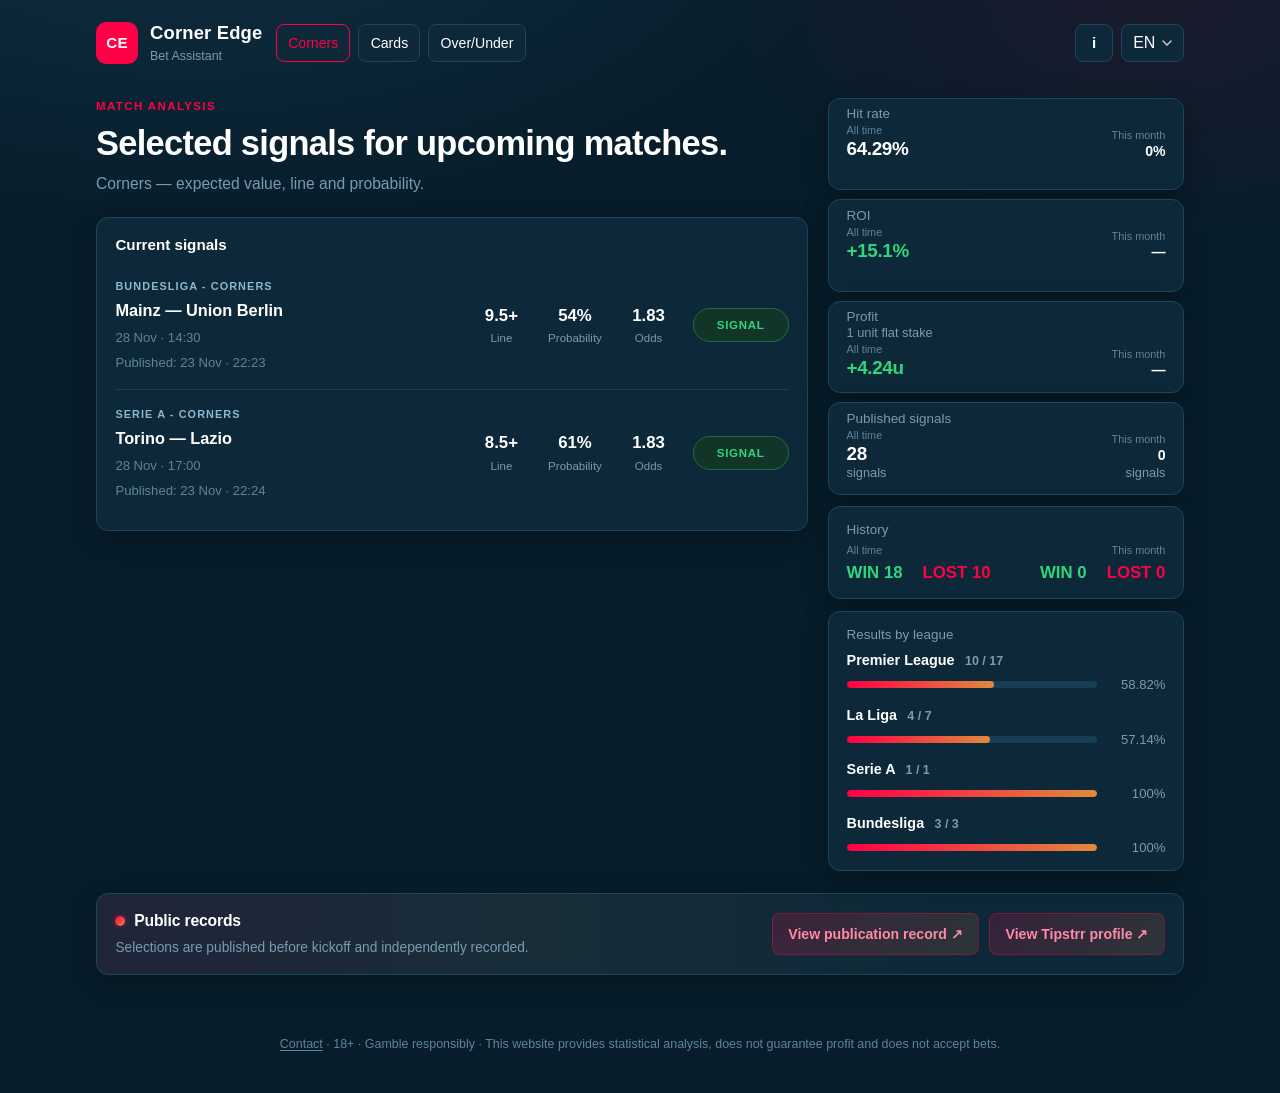
==== commit 394eedd8: "https://quietlogicapps.github.io/corner-edge/?model=cards" ====
--- a/index.html
+++ b/index.html
@@ -13,7 +13,7 @@
   <meta name="viewport" content="width=device-width, initial-scale=1.0" />
   <meta name="description" content="Corner Edge — Bet Assistant. Football corners statistical analysis." />
   <title>Corner Edge — Bet Assistant</title>
-  <link rel="stylesheet" href="style.css" />
+  <link rel="stylesheet" href="style.css?v=model-tabs-1" />
 </head>
 <body>
   <div class="page">
--- a/style.css
+++ b/style.css
@@ -77,7 +77,7 @@
   gap: 0.85rem;
   min-width: 0;
   flex: 1 1 auto;
-  flex-wrap: wrap;
+  flex-wrap: nowrap;
 }
 
 .brand {
@@ -91,24 +91,46 @@
 .model-tabs {
   display: flex;
   flex-direction: row;
-  flex-wrap: wrap;
+  flex-wrap: nowrap;
   align-items: center;
   gap: 8px;
   min-width: 0;
-}
-
+  flex-shrink: 1;
+}
+
+a.model-tab,
 .model-tab {
+  display: inline-flex;
+  align-items: center;
+  justify-content: center;
+  gap: 0.4rem;
+  min-height: 2.35rem;
+  padding: 0.45rem 0.7rem;
+  border-radius: 8px;
+  border: 1px solid var(--border);
+  background: var(--panel);
+  color: var(--text);
+  font: inherit;
   font-size: 0.88rem;
+  line-height: 1;
   text-decoration: none;
   white-space: nowrap;
-}
-
+  cursor: pointer;
+  appearance: none;
+  -webkit-appearance: none;
+  box-sizing: border-box;
+}
+
+a.model-tab:hover,
+a.model-tab:focus-visible,
 .model-tab:hover,
 .model-tab:focus-visible {
   border-color: #2d6a88;
   outline: none;
-}
-
+  color: var(--text);
+}
+
+a.model-tab.is-active,
 .model-tab.is-active {
   border-color: var(--accent);
   color: var(--accent);
@@ -165,8 +187,7 @@
 }
 
 .lang-btn,
-.info-btn,
-.model-tab {
+.info-btn {
   display: inline-flex;
   align-items: center;
   justify-content: center;
@@ -1191,13 +1212,16 @@
   .header-left {
     width: 100%;
     gap: 0.65rem;
+    flex-wrap: wrap;
   }
 
   .model-tabs {
     width: 100%;
     gap: 6px;
-  }
-
+    flex-wrap: wrap;
+  }
+
+  a.model-tab,
   .model-tab {
     flex: 1 1 auto;
     min-width: 0;
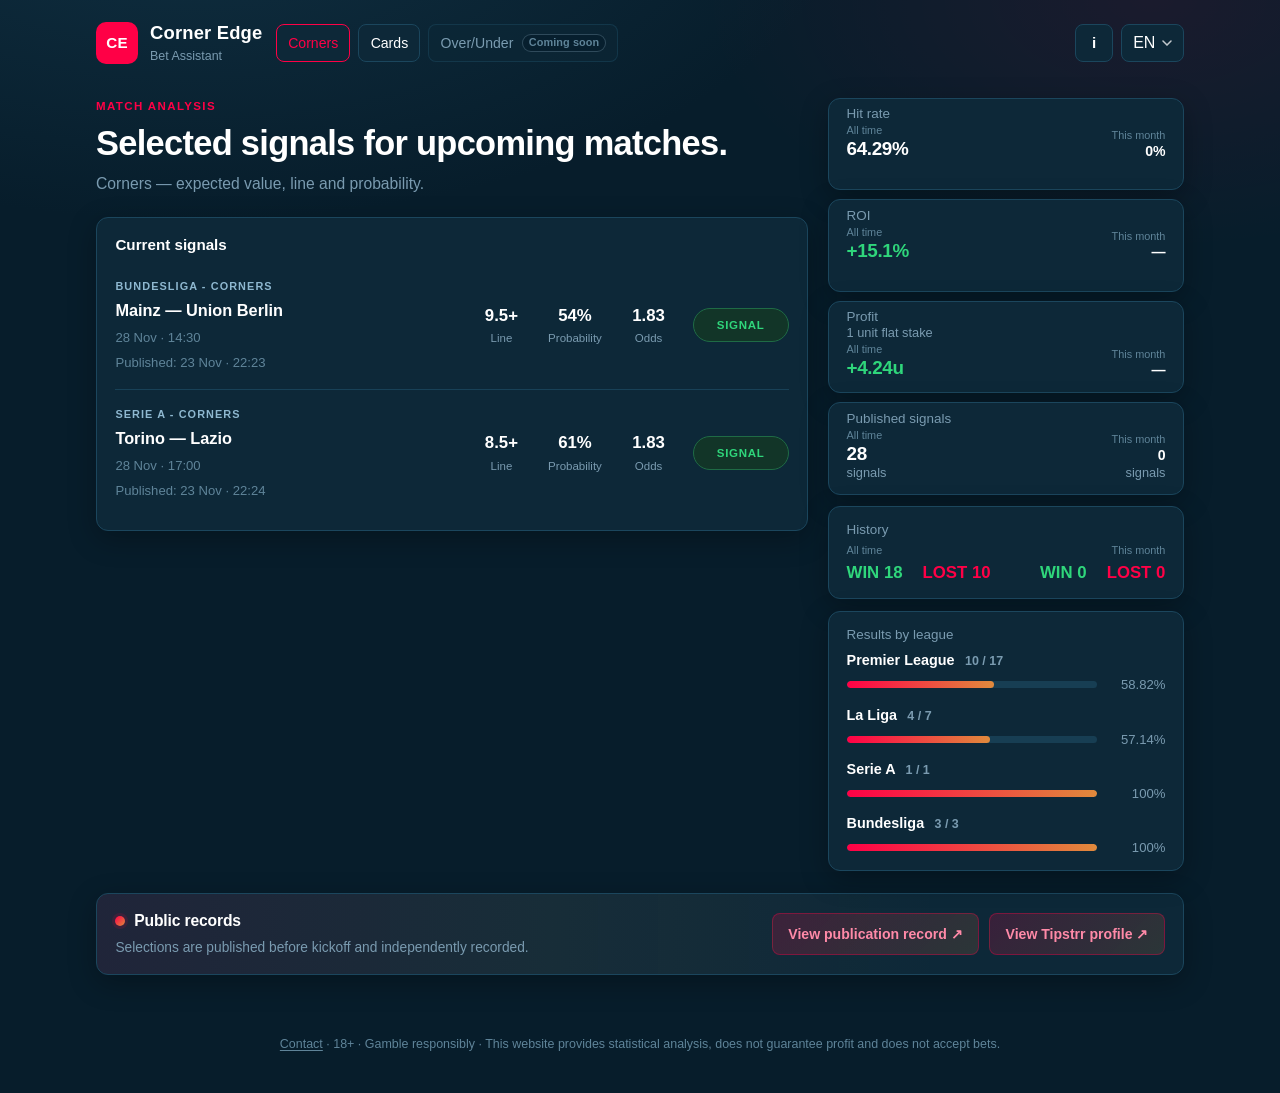
==== commit c4961913: "Disable Over/Under with coming soon notice" ====
--- a/index.html
+++ b/index.html
@@ -13,7 +13,7 @@
   <meta name="viewport" content="width=device-width, initial-scale=1.0" />
   <meta name="description" content="Corner Edge — Bet Assistant. Football corners statistical analysis." />
   <title>Corner Edge — Bet Assistant</title>
-  <link rel="stylesheet" href="style.css?v=model-tabs-1" />
+  <link rel="stylesheet" href="style.css?v=uo-soon-1" />
 </head>
 <body>
   <div class="page">
@@ -29,7 +29,7 @@
         <nav class="model-tabs" id="model-tabs" aria-label="Models">
           <a class="model-tab is-active" data-model="corners" href="index.html?model=corners">Corners</a>
           <a class="model-tab" data-model="cards" href="index.html?model=cards">Cards</a>
-          <a class="model-tab" data-model="uo" href="index.html?model=uo">Over/Under</a>
+          <a class="model-tab is-coming-soon" data-model="uo" href="#" aria-disabled="true">Over/Under</a>
         </nav>
       </div>
       <div class="header-actions">
--- a/style.css
+++ b/style.css
@@ -134,6 +134,70 @@
 .model-tab.is-active {
   border-color: var(--accent);
   color: var(--accent);
+}
+
+a.model-tab.is-coming-soon,
+.model-tab.is-coming-soon {
+  border-color: rgba(27, 70, 93, 0.55);
+  background: rgba(13, 40, 56, 0.55);
+  color: var(--muted);
+  cursor: pointer;
+}
+
+a.model-tab.is-coming-soon:hover,
+a.model-tab.is-coming-soon:focus-visible,
+.model-tab.is-coming-soon:hover,
+.model-tab.is-coming-soon:focus-visible {
+  border-color: rgba(45, 106, 136, 0.65);
+  color: var(--muted);
+}
+
+a.model-tab.is-coming-soon.is-active,
+.model-tab.is-coming-soon.is-active {
+  border-color: rgba(27, 70, 93, 0.55);
+  color: var(--muted);
+}
+
+.model-tab-badge {
+  display: inline-flex;
+  align-items: center;
+  margin-left: 0.15rem;
+  padding: 0.12rem 0.35rem;
+  border-radius: 999px;
+  border: 1px solid rgba(122, 155, 176, 0.35);
+  background: rgba(7, 29, 43, 0.55);
+  color: var(--muted-soft);
+  font-size: 0.68rem;
+  font-weight: 600;
+  letter-spacing: 0.01em;
+  line-height: 1.1;
+  white-space: nowrap;
+}
+
+.model-coming-soon-toast {
+  position: fixed;
+  left: 50%;
+  bottom: 1.35rem;
+  z-index: 80;
+  max-width: min(22rem, calc(100vw - 2rem));
+  padding: 0.7rem 0.95rem;
+  border-radius: 10px;
+  border: 1px solid var(--border);
+  background: var(--panel);
+  color: var(--text);
+  box-shadow: var(--shadow);
+  font-size: 0.92rem;
+  line-height: 1.3;
+  text-align: center;
+  transform: translate(-50%, 12px);
+  opacity: 0;
+  pointer-events: none;
+  transition: opacity 0.18s ease, transform 0.18s ease;
+}
+
+.model-coming-soon-toast.is-visible {
+  opacity: 1;
+  transform: translate(-50%, 0);
 }
 
 .brand-logo {
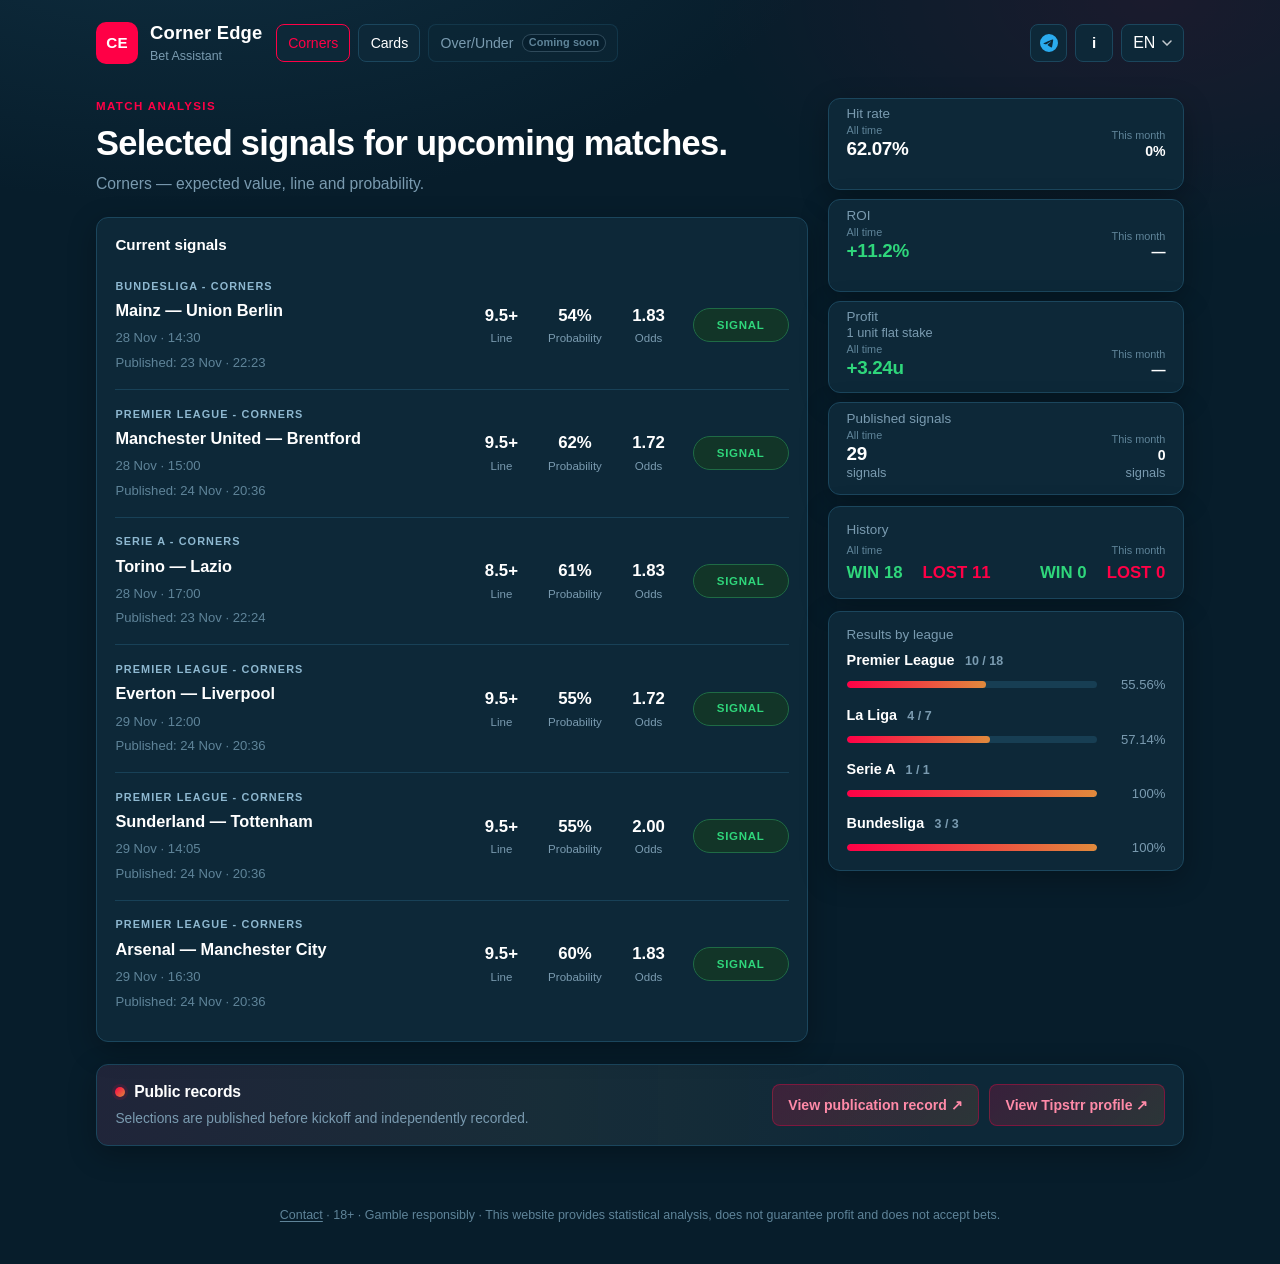
==== commit 3ea40449: "Add Telegram channel link to site header" ====
--- a/index.html
+++ b/index.html
@@ -13,7 +13,7 @@
   <meta name="viewport" content="width=device-width, initial-scale=1.0" />
   <meta name="description" content="Corner Edge — Bet Assistant. Football corners statistical analysis." />
   <title>Corner Edge — Bet Assistant</title>
-  <link rel="stylesheet" href="style.css?v=uo-soon-1" />
+  <link rel="stylesheet" href="style.css?v=tg-1" />
 </head>
 <body>
   <div class="page">
@@ -33,6 +33,24 @@
         </nav>
       </div>
       <div class="header-actions">
+        <div class="tg-btn-wrap">
+          <a
+            class="tg-btn"
+            href="https://t.me/corneredge_results"
+            target="_blank"
+            rel="noopener noreferrer"
+            aria-label="Open Corner Edge Telegram channel"
+            aria-describedby="tg-tooltip"
+          >
+            <svg class="tg-icon" width="18" height="18" viewBox="0 0 24 24" aria-hidden="true" focusable="false">
+              <path
+                fill="currentColor"
+                d="M11.944 0A12 12 0 0 0 0 12a12 12 0 0 0 12 12 12 12 0 0 0 12-12A12 12 0 0 0 12 0a12 12 0 0 0-.056 0zm4.962 7.224c.1-.002.321.023.465.14a.506.506 0 0 1 .171.325c.016.093.036.306.02.472-.18 1.898-.962 6.502-1.36 8.627-.168.9-.499 1.201-.82 1.23-.696.065-1.225-.46-1.9-.902-1.056-.693-1.653-1.124-2.678-1.8-1.185-.78-.417-1.21.258-1.91.177-.184 3.247-2.977 3.307-3.23.007-.032.014-.15-.056-.212s-.174-.041-.249-.024c-.106.024-1.793 1.14-5.061 3.345-.48.33-.913.49-1.302.48-.428-.008-1.252-.241-1.865-.44-.752-.245-1.349-.374-1.297-.788.027-.216.325-.437.893-.663 3.498-1.524 5.83-2.529 6.998-3.014 3.332-1.386 4.025-1.627 4.476-1.635z"
+              />
+            </svg>
+          </a>
+          <span class="tg-tooltip" id="tg-tooltip" role="tooltip">Telegram channel</span>
+        </div>
         <div class="info-btn-wrap">
           <button
             type="button"
--- a/style.css
+++ b/style.css
@@ -245,13 +245,15 @@
 }
 
 .lang-wrap,
-.info-btn-wrap {
+.info-btn-wrap,
+.tg-btn-wrap {
   position: relative;
   flex-shrink: 0;
 }
 
 .lang-btn,
-.info-btn {
+.info-btn,
+.tg-btn {
   display: inline-flex;
   align-items: center;
   justify-content: center;
@@ -267,9 +269,12 @@
   cursor: pointer;
   appearance: none;
   -webkit-appearance: none;
-}
-
-.info-btn {
+  text-decoration: none;
+  box-sizing: border-box;
+}
+
+.info-btn,
+.tg-btn {
   width: 2.35rem;
   min-width: 2.35rem;
   padding: 0;
@@ -279,15 +284,32 @@
   z-index: 1;
 }
 
+.tg-btn {
+  color: #2aabee;
+}
+
+.tg-icon {
+  display: block;
+  flex-shrink: 0;
+}
+
 .info-btn:hover,
 .info-btn:focus-visible,
+.tg-btn:hover,
+.tg-btn:focus-visible,
 .lang-btn:hover,
 .lang-btn[aria-expanded="true"] {
   border-color: #2d6a88;
   outline: none;
 }
 
-.info-tooltip {
+.tg-btn:hover,
+.tg-btn:focus-visible {
+  color: #5bc1f5;
+}
+
+.info-tooltip,
+.tg-tooltip {
   position: absolute;
   right: 0;
   top: calc(100% + 8px);
@@ -315,7 +337,9 @@
 
 @media (hover: hover) and (pointer: fine) {
   .info-btn-wrap:hover .info-tooltip,
-  .info-btn:focus-visible + .info-tooltip {
+  .info-btn:focus-visible + .info-tooltip,
+  .tg-btn-wrap:hover .tg-tooltip,
+  .tg-btn:focus-visible + .tg-tooltip {
     opacity: 1;
     visibility: visible;
     transform: translateY(0);
@@ -1301,12 +1325,14 @@
   }
 
   .info-btn,
+  .tg-btn,
   .lang-btn,
   .model-tab {
     min-height: 2.25rem;
   }
 
-  .info-btn {
+  .info-btn,
+  .tg-btn {
     width: 2.25rem;
     min-width: 2.25rem;
   }
